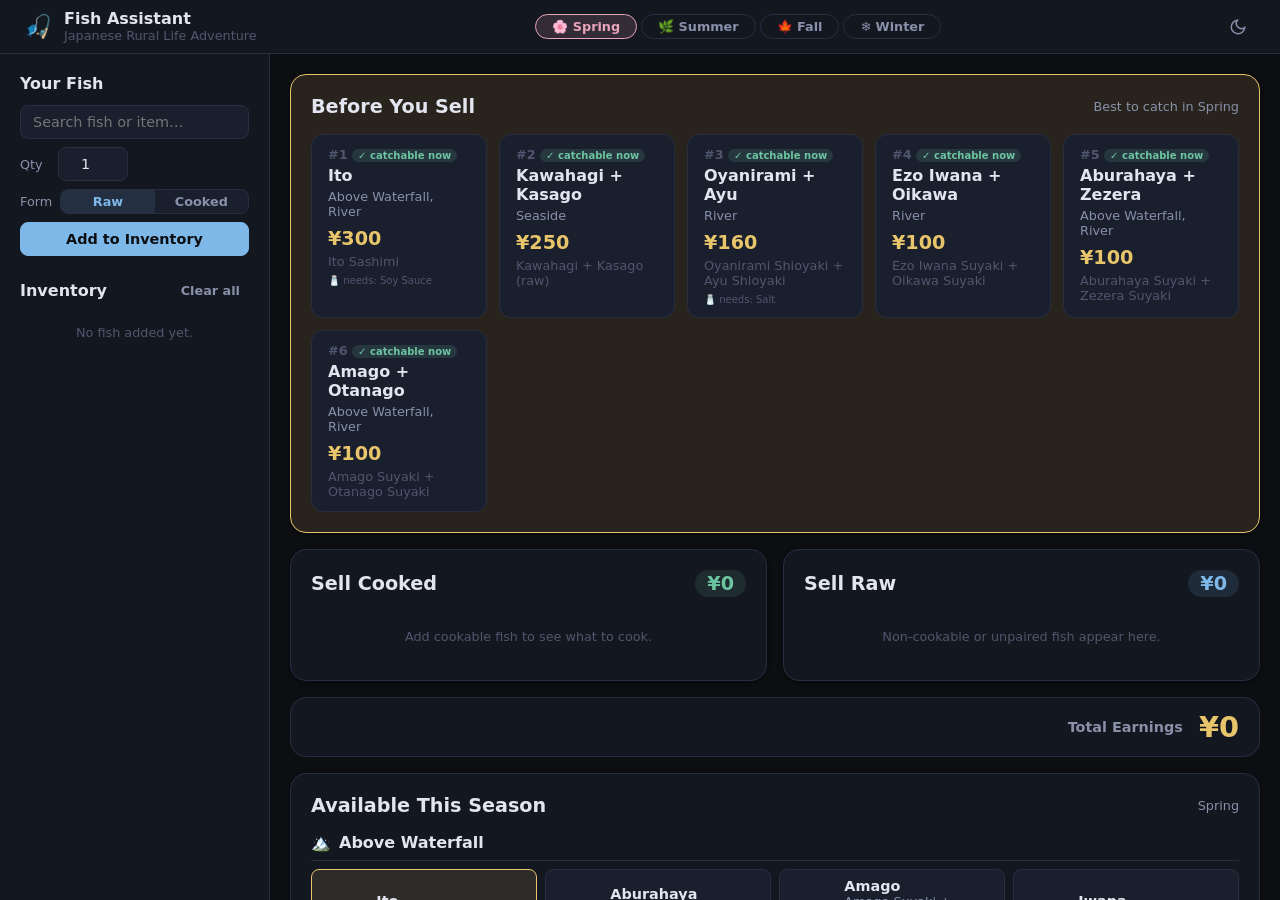
==== roles/jrla/files/index.html @ 344a297c "base jrla fish site" ====
<!DOCTYPE html>
<html lang="en" data-theme="dark">
<head>
  <meta charset="UTF-8" />
  <meta name="viewport" content="width=device-width, initial-scale=1.0" />
  <title>JRLA Fish Assistant</title>
  <meta name="description" content="Japanese Rural Life Adventure — fish selling optimizer" />
  <link rel="icon" href="data:image/svg+xml,<svg xmlns='http://www.w3.org/2000/svg' viewBox='0 0 100 100'><text y='.9em' font-size='90'>🎣</text></svg>">
  <link rel="preconnect" href="https://api.fontshare.com" />
  <link href="https://api.fontshare.com/v2/css?f[]=satoshi@400,500,600,700&f[]=cabinet-grotesk@700,800&display=swap" rel="stylesheet" />
  <link rel="stylesheet" href="styles.css" />
</head>
<body>

  <!-- Header -->
  <header class="app-header">
    <div class="header-brand">
      <span class="logo-fish">🎣</span>
      <div class="header-titles">
        <span class="logo-text">Fish Assistant</span>
        <span class="logo-sub">Japanese Rural Life Adventure</span>
      </div>
    </div>

    <div class="season-bar">
      <button class="season-btn" data-season="Spring"  id="btn-spring">🌸 Spring</button>
      <button class="season-btn" data-season="Summer"  id="btn-summer">🌿 Summer</button>
      <button class="season-btn" data-season="Fall"    id="btn-fall">🍁 Fall</button>
      <button class="season-btn" data-season="Winter"  id="btn-winter">❄️ Winter</button>
    </div>

    <div class="header-actions">
      <button class="btn btn-ghost btn-icon" id="btn-theme" title="Toggle theme">
        <svg class="icon-sun" viewBox="0 0 24 24" fill="none" stroke="currentColor" stroke-width="2"><circle cx="12" cy="12" r="5"/><line x1="12" y1="1" x2="12" y2="3"/><line x1="12" y1="21" x2="12" y2="23"/><line x1="4.22" y1="4.22" x2="5.64" y2="5.64"/><line x1="18.36" y1="18.36" x2="19.78" y2="19.78"/><line x1="1" y1="12" x2="3" y2="12"/><line x1="21" y1="12" x2="23" y2="12"/><line x1="4.22" y1="19.78" x2="5.64" y2="18.36"/><line x1="18.36" y1="5.64" x2="19.78" y2="4.22"/></svg>
        <svg class="icon-moon" viewBox="0 0 24 24" fill="none" stroke="currentColor" stroke-width="2"><path d="M21 12.79A9 9 0 1 1 11.21 3 7 7 0 0 0 21 12.79z"/></svg>
      </button>
    </div>
  </header>

  <!-- Main layout -->
  <div class="app-layout">

    <!-- Left sidebar: Inventory input -->
    <aside class="sidebar" id="sidebar">
      <div class="sidebar-scroll">

        <section class="control-section">
          <h2 class="section-title">Your Fish</h2>
          <div class="add-fish-form">
            <div class="autocomplete-wrap">
              <input type="text" id="fish-search" class="input" placeholder="Search fish or item…" autocomplete="off" />
              <ul class="autocomplete-list" id="autocomplete-list"></ul>
            </div>
            <div class="form-row">
              <label class="form-label" for="fish-qty">Qty</label>
              <input type="number" id="fish-qty" class="input input-sm" value="1" min="1" max="999" />
            </div>
            <div class="form-row">
              <label class="form-label">Form</label>
              <div class="toggle-group">
                <button class="toggle-btn active" data-form="raw">Raw</button>
                <button class="toggle-btn" data-form="cooked" id="toggle-cooked">Cooked</button>
              </div>
            </div>
            <button class="btn btn-primary btn-full" id="btn-add-fish">Add to Inventory</button>
          </div>
        </section>

        <section class="control-section">
          <div class="section-header-row">
            <h2 class="section-title">Inventory</h2>
            <button class="btn btn-ghost btn-xs" id="btn-clear-all">Clear all</button>
          </div>
          <ul class="inventory-list" id="inventory-list">
            <li class="inventory-empty" id="inventory-empty">No fish added yet.</li>
          </ul>
        </section>

      </div>
    </aside>

    <!-- Main content -->
    <main class="main-content">

      <!-- Before You Sell -->
      <section class="card card-highlight" id="card-before-sell">
        <div class="card-header">
          <h2 class="card-title">Before You Sell</h2>
          <span class="card-subtitle" id="before-sell-season-label">Best to catch this season</span>
        </div>
        <div class="before-sell-grid" id="before-sell-grid">
          <div class="empty-state">Select a season to see recommendations.</div>
        </div>
      </section>

      <!-- Sell plan -->
      <div class="sell-row">
        <section class="card">
          <div class="card-header">
            <h2 class="card-title">Sell Cooked</h2>
            <span class="card-badge badge-green" id="cooked-total">¥0</span>
          </div>
          <div class="sell-list" id="sell-cooked-list">
            <div class="empty-state">Add cookable fish to see what to cook.</div>
          </div>
        </section>

        <section class="card">
          <div class="card-header">
            <h2 class="card-title">Sell Raw</h2>
            <span class="card-badge badge-blue" id="raw-total">¥0</span>
          </div>
          <div class="sell-list" id="sell-raw-list">
            <div class="empty-state">Non-cookable or unpaired fish appear here.</div>
          </div>
        </section>
      </div>

      <!-- Grand total -->
      <div class="grand-total-row" id="grand-total-row">
        <span class="grand-total-label">Total Earnings</span>
        <span class="grand-total-value" id="grand-total">¥0</span>
      </div>

      <!-- Leftover / Catch to Complete (hidden when empty) -->
      <section class="card card-leftover" id="leftover-section" style="display:none">
        <div class="card-header">
          <h2 class="card-title">Unsellable — Catch to Complete</h2>
          <span class="card-subtitle">items that can't form a complete sale yet</span>
        </div>
        <div class="sell-list" id="leftover-list"></div>
      </section>

      <!-- All Pairings (hidden when empty) -->
      <section class="card card-better-pairings" id="better-pairings-section" style="display:none">
        <div class="card-header">
          <h2 class="card-title">All Pairings</h2>
          <span class="card-subtitle">all sell options for your fish — cooked is usually better</span>
        </div>
        <div class="sell-list" id="better-pairings-list"></div>
      </section>

      <!-- Available this season -->
      <section class="card" id="card-catch">
        <div class="card-header">
          <h2 class="card-title">Available This Season</h2>
          <span class="card-subtitle" id="catch-season-label">–</span>
        </div>
        <div id="catch-by-location"></div>
      </section>

    </main>
  </div>

  <script src="engine.js"></script>
  <script src="app.js"></script>
</body>
</html>
---- roles/jrla/files/styles.css ----
/* ============================================================
   JRLA Fish Assistant — Design System + Styles
   Japanese-inspired, dark-first
   ============================================================ */

@import url('https://api.fontshare.com/v2/css?f[]=satoshi@400,500,600,700&f[]=cabinet-grotesk@700,800&display=swap');

/* ── Tokens ──────────────────────────────────────────────── */
:root {
  --font-display: 'Cabinet Grotesk', 'Satoshi', system-ui, sans-serif;
  --font-body:    'Satoshi', system-ui, sans-serif;

  --text-xs:   clamp(0.7rem,   0.65rem + 0.25vw, 0.8rem);
  --text-sm:   clamp(0.8rem,   0.75rem + 0.25vw, 0.9rem);
  --text-base: clamp(0.9rem,   0.85rem + 0.25vw, 1rem);
  --text-lg:   clamp(1rem,     0.95rem + 0.35vw, 1.2rem);
  --text-xl:   clamp(1.3rem,   1.1rem  + 1vw,    1.8rem);

  --space-1:  0.25rem;
  --space-2:  0.5rem;
  --space-3:  0.75rem;
  --space-4:  1rem;
  --space-5:  1.25rem;
  --space-6:  1.5rem;
  --space-8:  2rem;
  --space-10: 2.5rem;

  --radius-sm:   4px;
  --radius-md:   8px;
  --radius-lg:   12px;
  --radius-xl:   16px;
  --radius-full: 9999px;

  --sidebar-w: 270px;
  --header-h:  54px;

  --transition: 150ms ease;

  /* Season accent colors */
  --season-spring: #e8a4b8;
  --season-summer: #6dc4a0;
  --season-fall:   #e89a52;
  --season-winter: #7aafe8;
}

/* ── Dark Theme (default) ────────────────────────────────── */
:root, [data-theme="dark"] {
  --color-bg:         #0c0e12;
  --color-surface:    #131720;
  --color-surface-2:  #1a1f2e;
  --color-surface-3:  #222840;
  --color-border:     #282d42;
  --color-border-2:   #33394f;
  --color-text:       #e2e4ef;
  --color-text-2:     #8890aa;
  --color-text-3:     #50566e;
  --color-accent:     #7db8e8;
  --color-accent-dim: rgba(125, 184, 232, 0.1);
  --color-danger:     #e85c5c;
  --color-success:    #6dc4a0;
  --color-gold:       #e8c46a;
  --color-gold-dim:   rgba(232, 196, 106, 0.12);
  --shadow-sm: 0 1px 4px rgba(0,0,0,0.4);
  --shadow-md: 0 4px 20px rgba(0,0,0,0.5);
  --shadow-lg: 0 8px 40px rgba(0,0,0,0.6);
}

[data-theme="light"] {
  --color-bg:         #f2f3f7;
  --color-surface:    #ffffff;
  --color-surface-2:  #eef0f5;
  --color-surface-3:  #e4e7ef;
  --color-border:     #dde0ea;
  --color-border-2:   #cdd0de;
  --color-text:       #18192a;
  --color-text-2:     #464d6a;
  --color-text-3:     #8890aa;
  --color-accent:     #2870b0;
  --color-accent-dim: rgba(40, 112, 176, 0.08);
  --color-danger:     #cc3040;
  --color-success:    #2d8c68;
  --color-gold:       #b87820;
  --color-gold-dim:   rgba(184, 120, 32, 0.1);
  --shadow-sm: 0 1px 3px rgba(0,0,0,0.07);
  --shadow-md: 0 4px 16px rgba(0,0,0,0.1);
  --shadow-lg: 0 8px 32px rgba(0,0,0,0.14);
}

/* ── Reset ───────────────────────────────────────────────── */
*, *::before, *::after { box-sizing: border-box; margin: 0; padding: 0; }
html { font-size: 16px; -webkit-font-smoothing: antialiased; }
body {
  font-family: var(--font-body);
  background: var(--color-bg);
  color: var(--color-text);
  font-size: var(--text-sm);
  height: 100vh;
  display: flex;
  flex-direction: column;
  overflow: hidden;
}

/* ── Header ──────────────────────────────────────────────── */
.app-header {
  height: var(--header-h);
  display: flex;
  align-items: center;
  gap: var(--space-4);
  padding: 0 var(--space-6);
  background: var(--color-surface);
  border-bottom: 1px solid var(--color-border);
  flex-shrink: 0;
  z-index: 20;
}

.header-brand {
  display: flex;
  align-items: center;
  gap: var(--space-3);
  flex-shrink: 0;
}

.logo-fish {
  font-size: 1.4rem;
  line-height: 1;
}

.header-titles {
  display: flex;
  flex-direction: column;
  line-height: 1.2;
}

.logo-text {
  font-family: var(--font-display);
  font-weight: 800;
  font-size: var(--text-base);
  color: var(--color-text);
}

.logo-sub {
  font-size: var(--text-xs);
  color: var(--color-text-3);
}

/* ── Season Bar ──────────────────────────────────────────── */
.season-bar {
  display: flex;
  gap: var(--space-1);
  flex: 1;
  justify-content: center;
}

.season-btn {
  padding: var(--space-1) var(--space-4);
  border-radius: var(--radius-full);
  border: 1px solid var(--color-border);
  background: transparent;
  color: var(--color-text-2);
  font-family: var(--font-body);
  font-size: var(--text-xs);
  font-weight: 600;
  cursor: pointer;
  transition: all var(--transition);
  white-space: nowrap;
}

.season-btn:hover {
  border-color: var(--color-border-2);
  color: var(--color-text);
}

.season-btn.active[data-season="Spring"] {
  background: rgba(232, 164, 184, 0.15);
  border-color: var(--season-spring);
  color: var(--season-spring);
}
.season-btn.active[data-season="Summer"] {
  background: rgba(109, 196, 160, 0.15);
  border-color: var(--season-summer);
  color: var(--season-summer);
}
.season-btn.active[data-season="Fall"] {
  background: rgba(232, 154, 82, 0.15);
  border-color: var(--season-fall);
  color: var(--season-fall);
}
.season-btn.active[data-season="Winter"] {
  background: rgba(122, 175, 232, 0.15);
  border-color: var(--season-winter);
  color: var(--season-winter);
}

.header-actions {
  display: flex;
  gap: var(--space-2);
  flex-shrink: 0;
}

/* ── Layout ──────────────────────────────────────────────── */
.app-layout {
  display: flex;
  flex: 1;
  overflow: hidden;
}

/* ── Sidebar ──────────────────────────────────────────────── */
.sidebar {
  width: var(--sidebar-w);
  flex-shrink: 0;
  background: var(--color-surface);
  border-right: 1px solid var(--color-border);
  display: flex;
  flex-direction: column;
  overflow: hidden;
}

.sidebar-scroll {
  flex: 1;
  overflow-y: auto;
  padding: var(--space-5);
  display: flex;
  flex-direction: column;
  gap: var(--space-6);
}

/* ── Control Sections ────────────────────────────────────── */
.control-section {
  display: flex;
  flex-direction: column;
  gap: var(--space-3);
}

.section-title {
  font-family: var(--font-display);
  font-weight: 700;
  font-size: var(--text-base);
  color: var(--color-text);
}

.section-header-row {
  display: flex;
  align-items: center;
  justify-content: space-between;
}

/* ── Add Fish Form ───────────────────────────────────────── */
.add-fish-form {
  display: flex;
  flex-direction: column;
  gap: var(--space-2);
}

.autocomplete-wrap {
  position: relative;
}

.autocomplete-list {
  position: absolute;
  top: 100%;
  left: 0;
  right: 0;
  z-index: 100;
  background: var(--color-surface-2);
  border: 1px solid var(--color-border-2);
  border-radius: var(--radius-md);
  box-shadow: var(--shadow-md);
  list-style: none;
  max-height: 200px;
  overflow-y: auto;
  display: none;
  margin-top: 2px;
}

.autocomplete-list.open {
  display: block;
}

.autocomplete-list li {
  padding: var(--space-2) var(--space-3);
  cursor: pointer;
  font-size: var(--text-sm);
  display: flex;
  align-items: center;
  gap: var(--space-2);
  transition: background var(--transition);
}

.autocomplete-list li:hover,
.autocomplete-list li.active {
  background: var(--color-accent-dim);
  color: var(--color-accent);
}

.autocomplete-list li .stars {
  color: var(--color-gold);
  font-size: var(--text-xs);
  flex-shrink: 0;
}

.autocomplete-list li .loc-tag {
  font-size: var(--text-xs);
  color: var(--color-text-3);
  margin-left: auto;
}

.form-row {
  display: flex;
  align-items: center;
  gap: var(--space-2);
}

.form-label {
  font-size: var(--text-xs);
  color: var(--color-text-2);
  white-space: nowrap;
  min-width: 30px;
}

/* ── Inputs ──────────────────────────────────────────────── */
.input {
  width: 100%;
  padding: var(--space-2) var(--space-3);
  background: var(--color-surface-2);
  border: 1px solid var(--color-border);
  border-radius: var(--radius-md);
  color: var(--color-text);
  font-family: var(--font-body);
  font-size: var(--text-sm);
  outline: none;
  transition: border-color var(--transition);
}

.input:focus {
  border-color: var(--color-accent);
}

.input-sm {
  width: 70px;
  text-align: center;
}

/* ── Toggle Group ────────────────────────────────────────── */
.toggle-group {
  display: flex;
  background: var(--color-surface-2);
  border: 1px solid var(--color-border);
  border-radius: var(--radius-md);
  overflow: hidden;
  flex: 1;
}

.toggle-btn {
  flex: 1;
  padding: var(--space-1) var(--space-2);
  background: transparent;
  border: none;
  color: var(--color-text-2);
  font-family: var(--font-body);
  font-size: var(--text-xs);
  font-weight: 600;
  cursor: pointer;
  transition: all var(--transition);
}

.toggle-btn.active {
  background: var(--color-accent-dim);
  color: var(--color-accent);
}

.toggle-btn:disabled {
  opacity: 0.35;
  cursor: not-allowed;
}

/* ── Buttons ──────────────────────────────────────────────── */
.btn {
  display: inline-flex;
  align-items: center;
  justify-content: center;
  gap: var(--space-2);
  padding: var(--space-2) var(--space-4);
  border-radius: var(--radius-md);
  border: 1px solid transparent;
  font-family: var(--font-body);
  font-size: var(--text-sm);
  font-weight: 600;
  cursor: pointer;
  transition: all var(--transition);
  white-space: nowrap;
  text-decoration: none;
}

.btn-primary {
  background: var(--color-accent);
  color: #0c0e12;
  border-color: var(--color-accent);
}

.btn-primary:hover {
  opacity: 0.88;
}

.btn-ghost {
  background: transparent;
  color: var(--color-text-2);
  border-color: transparent;
}

.btn-ghost:hover {
  background: var(--color-surface-2);
  color: var(--color-text);
}

.btn-full { width: 100%; }

.btn-icon {
  padding: var(--space-2);
  border-radius: var(--radius-md);
}

.btn-icon svg {
  width: 18px;
  height: 18px;
}

.btn-xs {
  padding: 2px var(--space-2);
  font-size: var(--text-xs);
}

/* Theme icon swap */
[data-theme="dark"]  .icon-sun  { display: none; }
[data-theme="dark"]  .icon-moon { display: block; }
[data-theme="light"] .icon-sun  { display: block; }
[data-theme="light"] .icon-moon { display: none; }

/* ── Inventory List ──────────────────────────────────────── */
.inventory-list {
  list-style: none;
  display: flex;
  flex-direction: column;
  gap: var(--space-1);
}

.inventory-empty {
  color: var(--color-text-3);
  font-size: var(--text-xs);
  text-align: center;
  padding: var(--space-3);
}

.inventory-item {
  display: flex;
  align-items: center;
  gap: var(--space-2);
  padding: var(--space-2) var(--space-3);
  background: var(--color-surface-2);
  border-radius: var(--radius-md);
  border: 1px solid var(--color-border);
}

.inventory-item-name {
  flex: 1;
  font-size: var(--text-xs);
  font-weight: 600;
  color: var(--color-text);
}

.inventory-item-meta {
  font-size: var(--text-xs);
  color: var(--color-text-3);
}

.inventory-item-qty {
  font-size: var(--text-xs);
  font-weight: 700;
  color: var(--color-accent);
  min-width: 24px;
  text-align: right;
}

.badge-form {
  font-size: 10px;
  padding: 1px 6px;
  border-radius: var(--radius-full);
  font-weight: 600;
}

.badge-form.raw {
  background: rgba(125, 184, 232, 0.12);
  color: var(--color-accent);
}

.badge-form.cooked {
  background: rgba(232, 196, 106, 0.12);
  color: var(--color-gold);
}

.btn-remove {
  background: none;
  border: none;
  color: var(--color-text-3);
  cursor: pointer;
  font-size: 1rem;
  line-height: 1;
  padding: 0 2px;
  transition: color var(--transition);
}

.btn-remove:hover {
  color: var(--color-danger);
}

/* ── Main Content ────────────────────────────────────────── */
.main-content {
  flex: 1;
  overflow-y: auto;
  padding: var(--space-5);
  display: flex;
  flex-direction: column;
  gap: var(--space-4);
}

/* ── Cards ───────────────────────────────────────────────── */
.card {
  background: var(--color-surface);
  border: 1px solid var(--color-border);
  border-radius: var(--radius-xl);
  padding: var(--space-5);
  box-shadow: var(--shadow-sm);
}

.card-highlight {
  border-color: var(--color-gold);
  background: var(--color-gold-dim);
}

.card-header {
  display: flex;
  align-items: center;
  gap: var(--space-3);
  margin-bottom: var(--space-4);
}

.card-title {
  font-family: var(--font-display);
  font-weight: 700;
  font-size: var(--text-lg);
  color: var(--color-text);
}

.card-subtitle {
  font-size: var(--text-xs);
  color: var(--color-text-2);
  margin-left: auto;
}

.card-badge {
  margin-left: auto;
  font-family: var(--font-display);
  font-weight: 800;
  font-size: var(--text-lg);
  padding: 2px var(--space-3);
  border-radius: var(--radius-full);
}

.badge-green {
  background: rgba(109, 196, 160, 0.12);
  color: var(--color-success);
}

.badge-blue {
  background: rgba(125, 184, 232, 0.12);
  color: var(--color-accent);
}

/* ── Before You Sell Grid ────────────────────────────────── */
.before-sell-grid {
  display: grid;
  grid-template-columns: repeat(auto-fill, minmax(160px, 1fr));
  gap: var(--space-3);
}

.before-sell-card {
  background: var(--color-surface-2);
  border: 1px solid var(--color-border);
  border-radius: var(--radius-lg);
  padding: var(--space-3) var(--space-4);
  display: flex;
  flex-direction: column;
  gap: var(--space-1);
}

.before-sell-rank {
  font-size: var(--text-xs);
  color: var(--color-text-3);
  font-weight: 700;
}

.before-sell-name {
  font-weight: 700;
  font-size: var(--text-base);
  color: var(--color-text);
}

.before-sell-loc {
  font-size: var(--text-xs);
  color: var(--color-text-2);
}

.before-sell-value {
  font-family: var(--font-display);
  font-weight: 800;
  font-size: var(--text-lg);
  color: var(--color-gold);
  margin-top: var(--space-1);
}

.before-sell-dish {
  font-size: var(--text-xs);
  color: var(--color-text-3);
}

.stars-row {
  display: flex;
  gap: 1px;
}

.star {
  font-size: 0.65rem;
}

.star.filled { color: var(--color-gold); }
.star.empty  { color: var(--color-border-2); }

/* ── Sell Row ────────────────────────────────────────────── */
.sell-row {
  display: grid;
  grid-template-columns: 1fr 1fr;
  gap: var(--space-4);
}

/* ── Sell List ───────────────────────────────────────────── */
.sell-list {
  display: flex;
  flex-direction: column;
  gap: var(--space-2);
}

.sell-item {
  display: flex;
  align-items: center;
  gap: var(--space-3);
  padding: var(--space-2) var(--space-3);
  background: var(--color-surface-2);
  border-radius: var(--radius-md);
  border: 1px solid var(--color-border);
}

.sell-item-name {
  flex: 1;
  min-width: 0;
}

.sell-fish-name {
  font-size: var(--text-sm);
  font-weight: 600;
  color: var(--color-text);
  white-space: nowrap;
  overflow: hidden;
  text-overflow: ellipsis;
}

.sell-dish-name {
  font-size: var(--text-xs);
  color: var(--color-text-2);
}

.sell-item-extra {
  font-size: 10px;
  padding: 1px 6px;
  border-radius: var(--radius-full);
  background: rgba(232, 154, 82, 0.12);
  color: var(--season-fall);
  white-space: nowrap;
  flex-shrink: 0;
}

.sell-item-price {
  text-align: right;
  flex-shrink: 0;
}

.sell-unit-price {
  font-size: var(--text-xs);
  color: var(--color-text-3);
}

.sell-total {
  font-weight: 700;
  font-size: var(--text-sm);
  color: var(--color-text);
}

/* ── Grand Total ─────────────────────────────────────────── */
.grand-total-row {
  display: flex;
  align-items: center;
  justify-content: flex-end;
  gap: var(--space-4);
  padding: var(--space-3) var(--space-5);
  background: var(--color-surface);
  border: 1px solid var(--color-border);
  border-radius: var(--radius-xl);
}

.grand-total-label {
  font-size: var(--text-sm);
  color: var(--color-text-2);
  font-weight: 600;
}

.grand-total-value {
  font-family: var(--font-display);
  font-weight: 800;
  font-size: var(--text-xl);
  color: var(--color-gold);
}

/* ── Catch by Location ───────────────────────────────────── */
#catch-by-location {
  display: flex;
  flex-direction: column;
  gap: var(--space-5);
}

.location-group {
  display: flex;
  flex-direction: column;
  gap: var(--space-2);
}

.location-header {
  display: flex;
  align-items: center;
  gap: var(--space-2);
  padding-bottom: var(--space-2);
  border-bottom: 1px solid var(--color-border);
}

.location-icon { font-size: 1rem; }

.location-name {
  font-weight: 700;
  font-size: var(--text-base);
  color: var(--color-text);
}

.catch-grid {
  display: grid;
  grid-template-columns: repeat(auto-fill, minmax(200px, 1fr));
  gap: var(--space-2);
}

.catch-card {
  display: flex;
  align-items: center;
  gap: var(--space-3);
  padding: var(--space-2) var(--space-3);
  background: var(--color-surface-2);
  border: 1px solid var(--color-border);
  border-radius: var(--radius-md);
  transition: border-color var(--transition);
}

.catch-card.top-value {
  border-color: var(--color-gold);
  background: var(--color-gold-dim);
}

.catch-card-info {
  flex: 1;
  min-width: 0;
}

.catch-fish-name {
  font-weight: 600;
  font-size: var(--text-sm);
  color: var(--color-text);
}

.catch-dish {
  font-size: var(--text-xs);
  color: var(--color-text-2);
}

.catch-prices {
  text-align: right;
  flex-shrink: 0;
}

.catch-cooked-price {
  font-weight: 700;
  font-size: var(--text-sm);
  color: var(--color-success);
}

.catch-raw-price {
  font-size: var(--text-xs);
  color: var(--color-text-3);
}

/* ── Empty States ────────────────────────────────────────── */
.empty-state {
  text-align: center;
  color: var(--color-text-3);
  font-size: var(--text-xs);
  padding: var(--space-4);
}

/* ── Scrollbars ──────────────────────────────────────────── */
::-webkit-scrollbar { width: 6px; height: 6px; }
::-webkit-scrollbar-track { background: transparent; }
::-webkit-scrollbar-thumb { background: var(--color-border-2); border-radius: 3px; }
::-webkit-scrollbar-thumb:hover { background: var(--color-text-3); }

/* ── Qty controls ────────────────────────────────────────── */
.qty-controls {
  display: flex;
  align-items: center;
  gap: 2px;
}

.btn-qty {
  width: 22px;
  height: 22px;
  border-radius: var(--radius-full);
  border: 1px solid var(--color-border);
  background: var(--color-surface-3);
  color: var(--color-text-2);
  font-size: 0.85rem;
  line-height: 1;
  cursor: pointer;
  display: flex;
  align-items: center;
  justify-content: center;
  padding: 0;
  transition: all var(--transition);
}

.btn-qty:hover {
  background: var(--color-accent-dim);
  color: var(--color-accent);
  border-color: var(--color-accent);
}

/* ── Leftover card ───────────────────────────────────────── */
.card-leftover {
  border-color: var(--color-danger);
  background: rgba(232, 92, 92, 0.04);
}

.sell-item-leftover .sell-fish-name {
  color: var(--color-text-2);
}

/* ── Catch opportunity (inside leftover) ─────────────────── */
.catch-opportunity {
  display: flex;
  flex-direction: column;
  gap: 3px;
  margin-top: var(--space-2);
  font-size: var(--text-xs);
}

.catch-label {
  color: var(--color-text-2);
  font-weight: 600;
}

.catch-needs {
  display: flex;
  flex-wrap: wrap;
  align-items: center;
  gap: var(--space-2);
  color: var(--color-text-3);
}

.catch-partner {
  color: var(--color-text);
  font-weight: 600;
}

.catch-badge {
  font-size: 10px;
  padding: 1px 6px;
  border-radius: var(--radius-full);
  font-weight: 700;
  white-space: nowrap;
}

.catch-yes  { background: rgba(109,196,160,0.15); color: var(--color-success); }
.catch-no   { background: rgba(232,92,92,0.12);  color: var(--color-danger);  }
.catch-item { background: rgba(232,196,106,0.12); color: var(--color-gold);   }

.catch-pairing-row {
  display: flex;
  flex-wrap: wrap;
  align-items: center;
  gap: var(--space-2);
  padding: 3px 0;
  font-size: var(--text-xs);
}

.catch-option-label {
  font-size: 10px;
  font-weight: 700;
  padding: 1px 6px;
  border-radius: var(--radius-full);
  flex-shrink: 0;
  min-width: 32px;
  text-align: center;
}

.catch-pairing-best .catch-option-label {
  background: rgba(109,196,160,0.15);
  color: var(--color-success);
}

.catch-pairing-alt .catch-option-label {
  background: var(--color-surface-3);
  color: var(--color-text-3);
}

.catch-pair-desc {
  color: var(--color-text-2);
  font-weight: 600;
}

.catch-pairing-alt .catch-pair-desc {
  color: var(--color-text-3);
}

/* ── Better Pairings card ────────────────────────────────── */
.card-better-pairings {
  border-color: #9b7fe8;
  background: rgba(155, 127, 232, 0.04);
}

.better-pair-row {
  display: flex;
  flex-direction: column;
  gap: 4px;
  padding: var(--space-3);
  background: var(--color-surface-2);
  border-radius: var(--radius-md);
  border: 1px solid var(--color-border);
  margin-bottom: var(--space-2);
}

.better-pair-row:last-child { margin-bottom: 0; }

.bp-fish {
  font-weight: 700;
  font-size: var(--text-sm);
  color: var(--color-text);
  margin-bottom: 2px;
}

.bp-best,
.bp-alt {
  display: flex;
  align-items: center;
  gap: var(--space-2);
  font-size: var(--text-xs);
  flex-wrap: wrap;
}

.bp-label {
  font-size: 10px;
  font-weight: 700;
  padding: 1px 6px;
  border-radius: var(--radius-full);
  flex-shrink: 0;
}

.bp-label-best { background: rgba(155,127,232,0.18); color: #c4adff; }
.bp-label-alt  { background: var(--color-surface-3); color: var(--color-text-3); }

.bp-dish { color: var(--color-text-2); flex: 1; }

.bp-price {
  font-weight: 700;
  color: var(--color-success);
  flex-shrink: 0;
}

.alt-price { color: var(--color-text-3); }

.partner-have { color: var(--color-success); font-weight: 600; }
.partner-need { color: var(--color-accent);  font-weight: 600; }

.bp-pairing-row {
  display: flex;
  align-items: center;
  flex-wrap: wrap;
  gap: var(--space-2);
  font-size: var(--text-xs);
}

.bp-partners {
  display: flex;
  align-items: center;
  flex-wrap: wrap;
  gap: var(--space-1);
}

.bp-plus {
  color: var(--color-text-3);
  font-size: var(--text-xs);
}

.bp-ing {
  color: var(--color-text-3);
  font-size: 10px;
  padding: 1px 6px;
  background: var(--color-surface-3);
  border-radius: var(--radius-full);
}

/* ── Before You Sell — ingredients line ─────���───────────── */
.before-sell-ingredients {
  font-size: 10px;
  color: var(--color-text-3);
  margin-top: 2px;
}

/* ── Availability badges (Before You Sell) ───────────────── */
.avail-badge {
  font-size: 10px;
  font-weight: 700;
  padding: 1px 6px;
  border-radius: var(--radius-full);
}

.avail-yes     { background: rgba(109,196,160,0.15); color: var(--color-success); }
.avail-partial { background: rgba(232,196,106,0.12); color: var(--color-gold); }

/* ── Responsive ──────────────────────────────────────────── */
@media (max-width: 900px) {
  .sell-row { grid-template-columns: 1fr; }
  .before-sell-grid { grid-template-columns: repeat(auto-fill, minmax(140px, 1fr)); }
}

@media (max-width: 700px) {
  :root { --sidebar-w: 100%; }

  .app-layout { flex-direction: column; }

  .sidebar {
    width: 100%;
    border-right: none;
    border-bottom: 1px solid var(--color-border);
    max-height: 40vh;
  }

  .season-bar { gap: 4px; }

  .season-btn { padding: 4px var(--space-2); font-size: 0.65rem; }

  .logo-sub { display: none; }
}
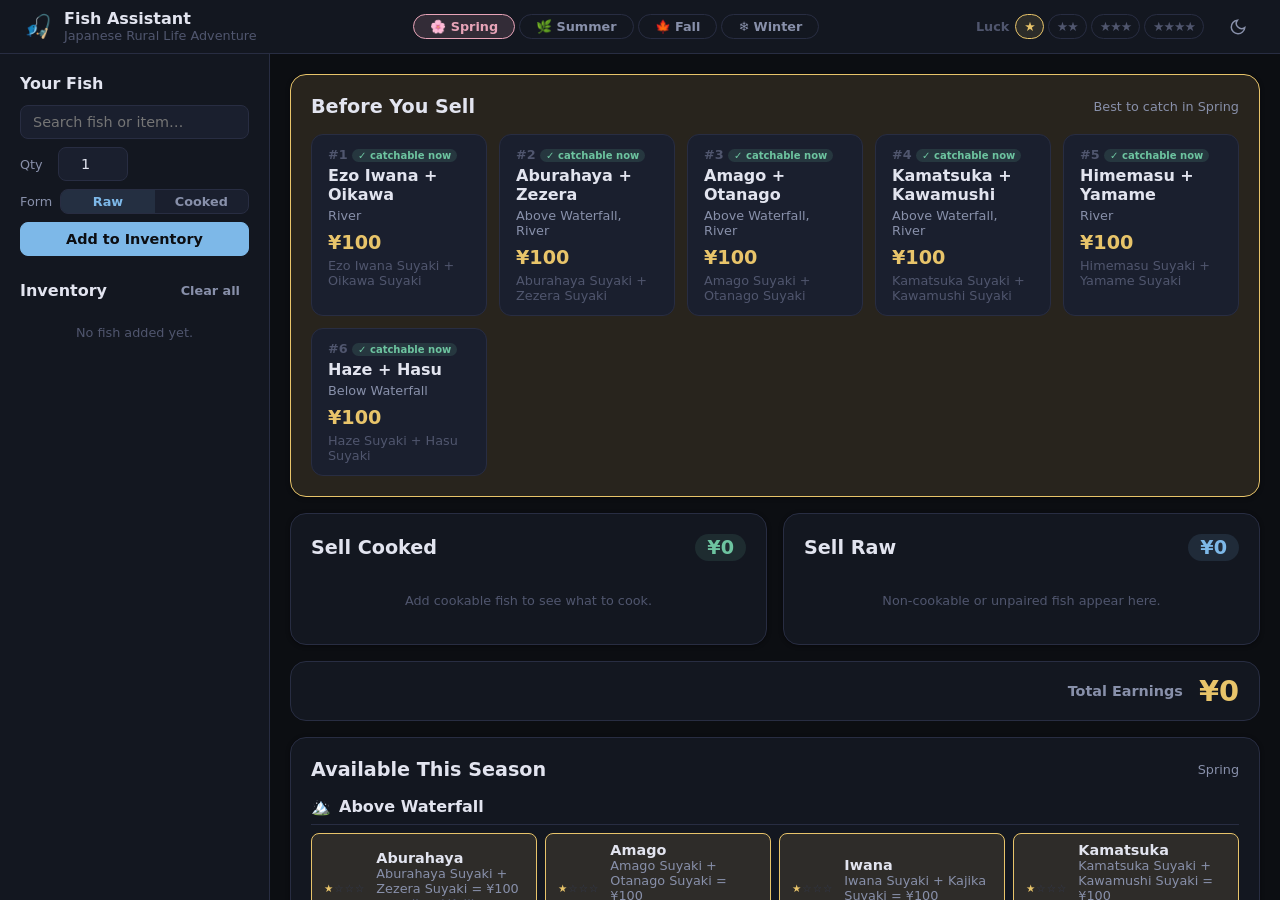
==== commit 27ae53c1: "add luck" ====
--- a/roles/jrla/files/index.html
+++ b/roles/jrla/files/index.html
@@ -27,6 +27,14 @@
       <button class="season-btn" data-season="Summer"  id="btn-summer">🌿 Summer</button>
       <button class="season-btn" data-season="Fall"    id="btn-fall">🍁 Fall</button>
       <button class="season-btn" data-season="Winter"  id="btn-winter">❄️ Winter</button>
+    </div>
+
+    <div class="luck-bar">
+      <span class="luck-label">Luck</span>
+      <button class="luck-btn" data-luck="1">★</button>
+      <button class="luck-btn" data-luck="2">★★</button>
+      <button class="luck-btn" data-luck="3">★★★</button>
+      <button class="luck-btn" data-luck="4">★★★★</button>
     </div>
 
     <div class="header-actions">
--- a/roles/jrla/files/styles.css
+++ b/roles/jrla/files/styles.css
@@ -191,6 +191,46 @@
   color: var(--season-winter);
 }
 
+.luck-bar {
+  display: flex;
+  align-items: center;
+  gap: var(--space-1);
+  flex-shrink: 0;
+}
+
+.luck-label {
+  font-size: var(--text-xs);
+  color: var(--color-text-3);
+  font-weight: 600;
+  margin-right: 2px;
+}
+
+.luck-btn {
+  padding: var(--space-1) var(--space-2);
+  border-radius: var(--radius-full);
+  border: 1px solid var(--color-border);
+  background: transparent;
+  color: var(--color-text-3);
+  font-family: var(--font-body);
+  font-size: var(--text-xs);
+  font-weight: 700;
+  cursor: pointer;
+  transition: all var(--transition);
+  letter-spacing: -1px;
+  white-space: nowrap;
+}
+
+.luck-btn:hover {
+  border-color: var(--color-gold);
+  color: var(--color-gold);
+}
+
+.luck-btn.active {
+  background: var(--color-gold-dim);
+  border-color: var(--color-gold);
+  color: var(--color-gold);
+}
+
 .header-actions {
   display: flex;
   gap: var(--space-2);
@@ -902,6 +942,7 @@
 
 .catch-yes  { background: rgba(109,196,160,0.15); color: var(--color-success); }
 .catch-no   { background: rgba(232,92,92,0.12);  color: var(--color-danger);  }
+.catch-luck { background: rgba(155,127,232,0.15); color: #c4adff;             }
 .catch-item { background: rgba(232,196,106,0.12); color: var(--color-gold);   }
 
 .catch-pairing-row {
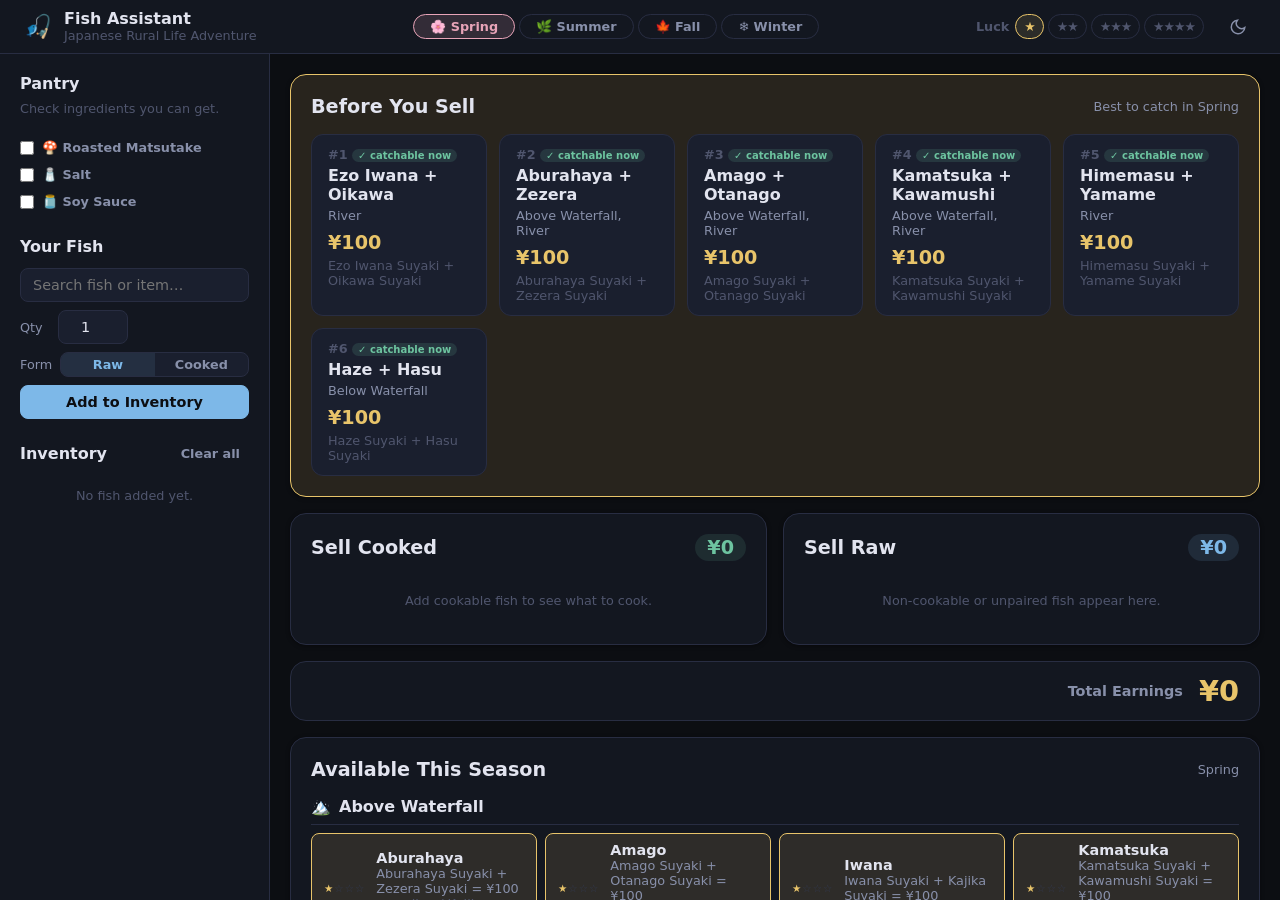
==== commit 91ec17d6: "improve cooked food handling" ====
--- a/roles/jrla/files/index.html
+++ b/roles/jrla/files/index.html
@@ -51,6 +51,12 @@
     <!-- Left sidebar: Inventory input -->
     <aside class="sidebar" id="sidebar">
       <div class="sidebar-scroll">
+
+        <section class="control-section" id="pantry-section">
+          <h2 class="section-title">Pantry</h2>
+          <p class="pantry-hint">Check ingredients you can get.</p>
+          <div class="pantry-list" id="pantry-list"><!-- populated by renderPantry() --></div>
+        </section>
 
         <section class="control-section">
           <h2 class="section-title">Your Fish</h2>
--- a/roles/jrla/files/styles.css
+++ b/roles/jrla/files/styles.css
@@ -1088,6 +1088,77 @@
 .avail-yes     { background: rgba(109,196,160,0.15); color: var(--color-success); }
 .avail-partial { background: rgba(232,196,106,0.12); color: var(--color-gold); }
 
+/* ── Pantry section ──────────────────────────────────────── */
+.pantry-hint {
+  font-size: var(--text-xs);
+  color: var(--color-text-3);
+  margin-top: calc(-1 * var(--space-1));
+  margin-bottom: var(--space-2);
+}
+
+.pantry-list {
+  display: flex;
+  flex-direction: column;
+  gap: var(--space-1);
+}
+
+.pantry-item {
+  display: flex;
+  align-items: center;
+  gap: var(--space-2);
+  font-size: var(--text-xs);
+  color: var(--color-text-2);
+  cursor: pointer;
+  padding: var(--space-1) 0;
+  user-select: none;
+}
+
+.pantry-item input[type="checkbox"] {
+  accent-color: var(--color-accent);
+  width: 14px;
+  height: 14px;
+  cursor: pointer;
+  flex-shrink: 0;
+}
+
+.pantry-ing-name {
+  font-weight: 600;
+}
+
+/* ── Blocked badge (Better Pairings) ─────────────────────── */
+.blocked-badge {
+  font-size: 10px;
+  padding: 1px 6px;
+  border-radius: var(--radius-full);
+  font-weight: 700;
+  background: rgba(232, 92, 92, 0.12);
+  color: var(--color-danger);
+  white-space: nowrap;
+}
+
+.bp-row-blocked {
+  opacity: 0.6;
+}
+
+.bp-row-blocked .bp-dish,
+.bp-row-blocked .bp-price {
+  text-decoration: line-through;
+  color: var(--color-text-3);
+}
+
+/* ── Blocked card (Before You Sell) ─────────────────────── */
+.before-sell-card-blocked {
+  opacity: 0.6;
+  border-color: rgba(232, 92, 92, 0.4);
+}
+
+.before-sell-blocked {
+  font-size: 10px;
+  color: var(--color-danger);
+  font-weight: 600;
+  margin-top: 2px;
+}
+
 /* ── Responsive ──────────────────────────────────────────── */
 @media (max-width: 900px) {
   .sell-row { grid-template-columns: 1fr; }
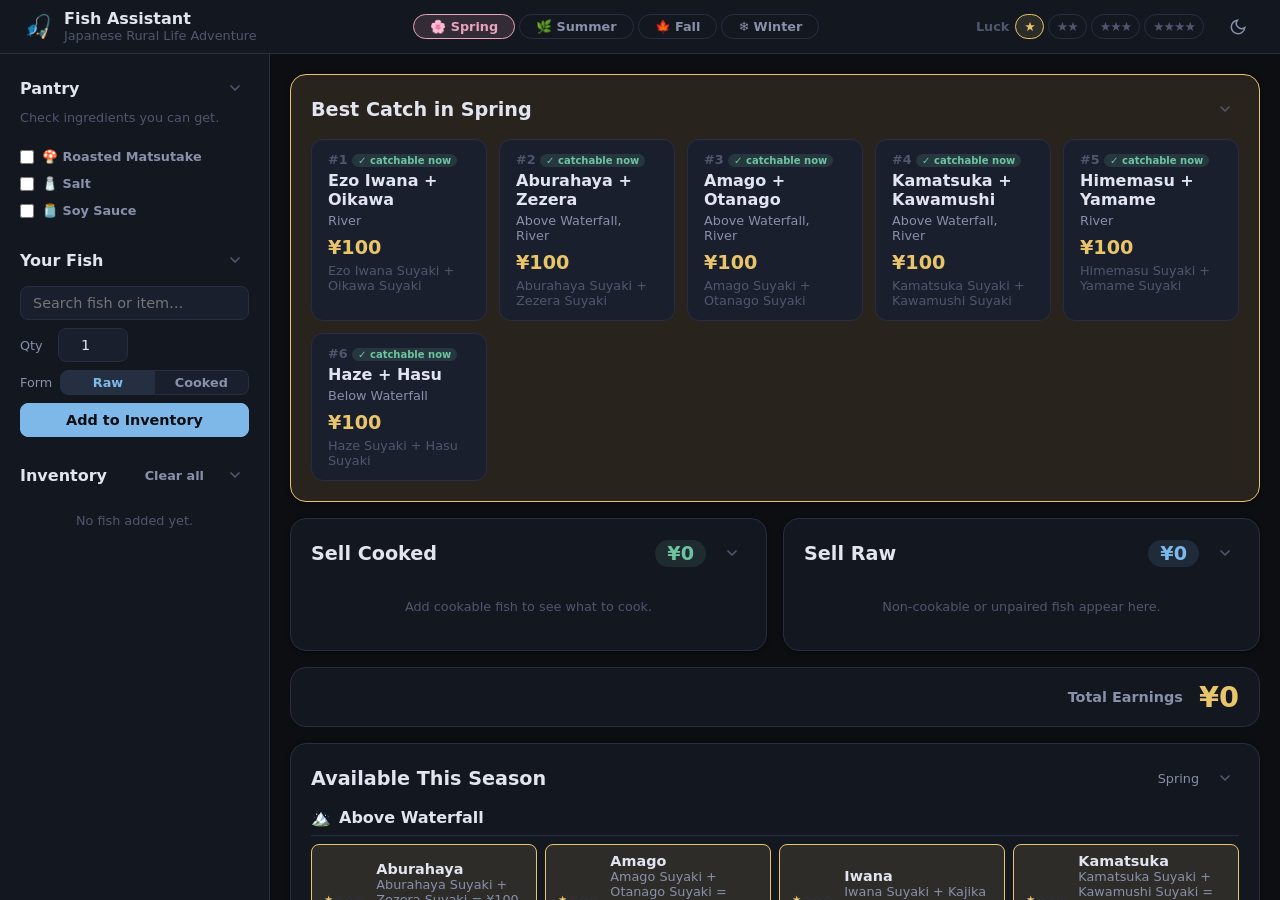
==== commit 7e2f66b6: "make mobile better" ====
--- a/roles/jrla/files/index.html
+++ b/roles/jrla/files/index.html
@@ -45,6 +45,13 @@
     </div>
   </header>
 
+  <!-- Header toggle bar (mobile only) -->
+  <div class="header-toggle-bar" id="header-toggle-bar">
+    <button class="header-toggle-btn" id="header-toggle-btn" aria-label="Toggle header">
+      <svg viewBox="0 0 24 24" fill="none" stroke="currentColor" stroke-width="2.5" stroke-linecap="round" stroke-linejoin="round"><polyline points="6 9 12 15 18 9"/></svg>
+    </button>
+  </div>
+
   <!-- Main layout -->
   <div class="app-layout">
 
@@ -53,13 +60,19 @@
       <div class="sidebar-scroll">
 
         <section class="control-section" id="pantry-section">
-          <h2 class="section-title">Pantry</h2>
+          <div class="section-header-row">
+            <h2 class="section-title">Pantry</h2>
+            <button class="collapse-btn" aria-label="Toggle section"><svg viewBox="0 0 24 24" fill="none" stroke="currentColor" stroke-width="2.5" stroke-linecap="round" stroke-linejoin="round"><polyline points="6 9 12 15 18 9"/></svg></button>
+          </div>
           <p class="pantry-hint">Check ingredients you can get.</p>
           <div class="pantry-list" id="pantry-list"><!-- populated by renderPantry() --></div>
         </section>
 
-        <section class="control-section">
-          <h2 class="section-title">Your Fish</h2>
+        <section class="control-section" id="your-fish-section">
+          <div class="section-header-row">
+            <h2 class="section-title">Your Fish</h2>
+            <button class="collapse-btn" aria-label="Toggle section"><svg viewBox="0 0 24 24" fill="none" stroke="currentColor" stroke-width="2.5" stroke-linecap="round" stroke-linejoin="round"><polyline points="6 9 12 15 18 9"/></svg></button>
+          </div>
           <div class="add-fish-form">
             <div class="autocomplete-wrap">
               <input type="text" id="fish-search" class="input" placeholder="Search fish or item…" autocomplete="off" />
@@ -80,10 +93,11 @@
           </div>
         </section>
 
-        <section class="control-section">
+        <section class="control-section" id="inventory-section">
           <div class="section-header-row">
             <h2 class="section-title">Inventory</h2>
             <button class="btn btn-ghost btn-xs" id="btn-clear-all">Clear all</button>
+            <button class="collapse-btn" aria-label="Toggle section"><svg viewBox="0 0 24 24" fill="none" stroke="currentColor" stroke-width="2.5" stroke-linecap="round" stroke-linejoin="round"><polyline points="6 9 12 15 18 9"/></svg></button>
           </div>
           <ul class="inventory-list" id="inventory-list">
             <li class="inventory-empty" id="inventory-empty">No fish added yet.</li>
@@ -93,14 +107,22 @@
       </div>
     </aside>
 
+    <!-- Sidebar handle: drag to resize, button to hide (mobile only) -->
+    <div class="sidebar-handle" id="sidebar-handle">
+      <div class="sidebar-grip"></div>
+      <button class="sidebar-toggle-btn" id="sidebar-toggle-btn" aria-label="Toggle sidebar">
+        <svg viewBox="0 0 24 24" fill="none" stroke="currentColor" stroke-width="2.5" stroke-linecap="round" stroke-linejoin="round"><polyline points="18 15 12 9 6 15"/></svg>
+      </button>
+    </div>
+
     <!-- Main content -->
     <main class="main-content">
 
-      <!-- Before You Sell -->
+      <!-- Best Catch in Season -->
       <section class="card card-highlight" id="card-before-sell">
         <div class="card-header">
-          <h2 class="card-title">Before You Sell</h2>
-          <span class="card-subtitle" id="before-sell-season-label">Best to catch this season</span>
+          <h2 class="card-title" id="best-catch-title">Best Catch in –</h2>
+          <button class="collapse-btn" aria-label="Toggle section"><svg viewBox="0 0 24 24" fill="none" stroke="currentColor" stroke-width="2.5" stroke-linecap="round" stroke-linejoin="round"><polyline points="6 9 12 15 18 9"/></svg></button>
         </div>
         <div class="before-sell-grid" id="before-sell-grid">
           <div class="empty-state">Select a season to see recommendations.</div>
@@ -109,20 +131,22 @@
 
       <!-- Sell plan -->
       <div class="sell-row">
-        <section class="card">
+        <section class="card" id="card-sell-cooked">
           <div class="card-header">
             <h2 class="card-title">Sell Cooked</h2>
             <span class="card-badge badge-green" id="cooked-total">¥0</span>
+            <button class="collapse-btn" aria-label="Toggle section"><svg viewBox="0 0 24 24" fill="none" stroke="currentColor" stroke-width="2.5" stroke-linecap="round" stroke-linejoin="round"><polyline points="6 9 12 15 18 9"/></svg></button>
           </div>
           <div class="sell-list" id="sell-cooked-list">
             <div class="empty-state">Add cookable fish to see what to cook.</div>
           </div>
         </section>
 
-        <section class="card">
+        <section class="card" id="card-sell-raw">
           <div class="card-header">
             <h2 class="card-title">Sell Raw</h2>
             <span class="card-badge badge-blue" id="raw-total">¥0</span>
+            <button class="collapse-btn" aria-label="Toggle section"><svg viewBox="0 0 24 24" fill="none" stroke="currentColor" stroke-width="2.5" stroke-linecap="round" stroke-linejoin="round"><polyline points="6 9 12 15 18 9"/></svg></button>
           </div>
           <div class="sell-list" id="sell-raw-list">
             <div class="empty-state">Non-cookable or unpaired fish appear here.</div>
@@ -141,6 +165,7 @@
         <div class="card-header">
           <h2 class="card-title">Unsellable — Catch to Complete</h2>
           <span class="card-subtitle">items that can't form a complete sale yet</span>
+          <button class="collapse-btn" aria-label="Toggle section"><svg viewBox="0 0 24 24" fill="none" stroke="currentColor" stroke-width="2.5" stroke-linecap="round" stroke-linejoin="round"><polyline points="6 9 12 15 18 9"/></svg></button>
         </div>
         <div class="sell-list" id="leftover-list"></div>
       </section>
@@ -150,6 +175,7 @@
         <div class="card-header">
           <h2 class="card-title">All Pairings</h2>
           <span class="card-subtitle">all sell options for your fish — cooked is usually better</span>
+          <button class="collapse-btn" aria-label="Toggle section"><svg viewBox="0 0 24 24" fill="none" stroke="currentColor" stroke-width="2.5" stroke-linecap="round" stroke-linejoin="round"><polyline points="6 9 12 15 18 9"/></svg></button>
         </div>
         <div class="sell-list" id="better-pairings-list"></div>
       </section>
@@ -159,6 +185,7 @@
         <div class="card-header">
           <h2 class="card-title">Available This Season</h2>
           <span class="card-subtitle" id="catch-season-label">–</span>
+          <button class="collapse-btn" aria-label="Toggle section"><svg viewBox="0 0 24 24" fill="none" stroke="currentColor" stroke-width="2.5" stroke-linecap="round" stroke-linejoin="round"><polyline points="6 9 12 15 18 9"/></svg></button>
         </div>
         <div id="catch-by-location"></div>
       </section>
--- a/roles/jrla/files/styles.css
+++ b/roles/jrla/files/styles.css
@@ -281,7 +281,11 @@
 .section-header-row {
   display: flex;
   align-items: center;
-  justify-content: space-between;
+  gap: var(--space-2);
+}
+
+.section-header-row .section-title {
+  flex: 1;
 }
 
 /* ── Add Fish Form ───────────────────────────────────────── */
@@ -588,16 +592,16 @@
   font-weight: 700;
   font-size: var(--text-lg);
   color: var(--color-text);
+  flex: 1;
 }
 
 .card-subtitle {
   font-size: var(--text-xs);
   color: var(--color-text-2);
-  margin-left: auto;
 }
 
 .card-badge {
-  margin-left: auto;
+  margin-left: 0;
   font-family: var(--font-display);
   font-weight: 800;
   font-size: var(--text-lg);
@@ -1159,6 +1163,49 @@
   margin-top: 2px;
 }
 
+/* ── Header Toggle Bar (mobile only) ────────────────────── */
+.header-toggle-bar { display: none; }
+
+/* ── Sidebar Handle (mobile only) ───────────────────────── */
+.sidebar-handle { display: none; }
+
+/* ── Collapsible Sections ────────────────────────────────── */
+.collapse-btn {
+  display: inline-flex;
+  align-items: center;
+  justify-content: center;
+  width: 28px;
+  height: 28px;
+  flex-shrink: 0;
+  background: none;
+  border: none;
+  border-radius: var(--radius-md);
+  color: var(--color-text-3);
+  cursor: pointer;
+  transition: all var(--transition);
+}
+
+.collapse-btn:hover {
+  background: var(--color-surface-2);
+  color: var(--color-text);
+}
+
+.collapse-btn svg {
+  width: 16px;
+  height: 16px;
+  transition: transform var(--transition);
+}
+
+.card.collapsed .collapse-btn svg,
+.control-section.collapsed .collapse-btn svg {
+  transform: rotate(-90deg);
+}
+
+.card.collapsed > *:not(.card-header) { display: none; }
+.card.collapsed .card-header { margin-bottom: 0; }
+
+.control-section.collapsed > *:not(.section-header-row) { display: none; }
+
 /* ── Responsive ──────────────────────────────────────────── */
 @media (max-width: 900px) {
   .sell-row { grid-template-columns: 1fr; }
@@ -1168,18 +1215,185 @@
 @media (max-width: 700px) {
   :root { --sidebar-w: 100%; }
 
+  /* Header: wrap into rows */
+  .app-header {
+    height: auto;
+    flex-wrap: wrap;
+    padding: var(--space-2) var(--space-3);
+    row-gap: var(--space-2);
+  }
+
+  .header-brand { flex: 1; order: 1; }
+  .header-actions { order: 2; }
+
+  .season-bar {
+    order: 3;
+    width: 100%;
+    flex: none;
+    justify-content: flex-start;
+    overflow-x: auto;
+    -webkit-overflow-scrolling: touch;
+    scrollbar-width: none;
+    gap: var(--space-1);
+    padding-bottom: 2px;
+  }
+  .season-bar::-webkit-scrollbar { display: none; }
+
+  .luck-bar {
+    order: 4;
+    width: 100%;
+    overflow-x: auto;
+    -webkit-overflow-scrolling: touch;
+    scrollbar-width: none;
+  }
+  .luck-bar::-webkit-scrollbar { display: none; }
+
+  .season-btn { padding: var(--space-1) var(--space-3); font-size: var(--text-xs); }
+
+  .logo-sub { display: none; }
+
+  /* Layout */
   .app-layout { flex-direction: column; }
 
   .sidebar {
     width: 100%;
     border-right: none;
     border-bottom: 1px solid var(--color-border);
-    max-height: 40vh;
-  }
-
-  .season-bar { gap: 4px; }
-
-  .season-btn { padding: 4px var(--space-2); font-size: 0.65rem; }
-
-  .logo-sub { display: none; }
-}
+    max-height: 45vh;
+  }
+
+  .sidebar-scroll { padding: var(--space-4); }
+
+  /* Main content */
+  .main-content { padding: var(--space-3); gap: var(--space-3); }
+
+  /* Cards */
+  .card { padding: var(--space-4); }
+
+  /* Before sell grid: allow smaller cards */
+  .before-sell-grid { grid-template-columns: repeat(auto-fill, minmax(130px, 1fr)); }
+
+  /* Catch grid: smaller cards */
+  .catch-grid { grid-template-columns: repeat(auto-fill, minmax(160px, 1fr)); }
+
+  /* Grand total */
+  .grand-total-row { padding: var(--space-3) var(--space-4); }
+
+  /* Touch-friendly qty controls */
+  .btn-qty { width: 28px; height: 28px; }
+
+  /* Prevent iOS auto-zoom on inputs */
+  .input { font-size: 1rem; }
+
+  /* Header toggle bar */
+  .header-toggle-bar {
+    display: flex;
+    align-items: center;
+    justify-content: center;
+    height: 20px;
+    background: var(--color-surface);
+    border-bottom: 1px solid var(--color-border);
+    flex-shrink: 0;
+    z-index: 15;
+    cursor: pointer;
+    user-select: none;
+  }
+
+  .header-toggle-btn {
+    display: flex;
+    align-items: center;
+    justify-content: center;
+    background: none;
+    border: none;
+    color: var(--color-text-3);
+    cursor: pointer;
+    padding: 2px var(--space-6);
+    width: 100%;
+    height: 100%;
+  }
+
+  .header-toggle-btn svg {
+    width: 13px;
+    height: 13px;
+    transition: transform var(--transition);
+  }
+
+  /* Flip chevron when header is hidden */
+  .app-header.header-hidden + .header-toggle-bar .header-toggle-btn svg {
+    transform: rotate(180deg);
+  }
+
+  .app-header.header-hidden {
+    display: none;
+  }
+
+  /* Sidebar handle */
+  .sidebar-handle {
+    display: flex;
+    align-items: center;
+    justify-content: center;
+    height: 22px;
+    min-height: 22px;
+    background: var(--color-surface);
+    border-top: 1px solid var(--color-border-2);
+    border-bottom: 1px solid var(--color-border-2);
+    flex-shrink: 0;
+    touch-action: none;
+    cursor: row-resize;
+    position: relative;
+    z-index: 5;
+    user-select: none;
+  }
+
+  .sidebar-grip {
+    width: 36px;
+    height: 4px;
+    background: var(--color-border-2);
+    border-radius: 2px;
+  }
+
+  .sidebar-toggle-btn {
+    position: absolute;
+    right: var(--space-3);
+    display: flex;
+    align-items: center;
+    justify-content: center;
+    width: 28px;
+    height: 28px;
+    background: none;
+    border: none;
+    color: var(--color-text-3);
+    cursor: pointer;
+    padding: 0;
+  }
+
+  .sidebar-toggle-btn svg {
+    width: 14px;
+    height: 14px;
+    transition: transform var(--transition);
+  }
+
+  /* Sidebar hidden: collapse to nothing, handle shows expand arrow */
+  .sidebar.sidebar-hidden {
+    display: none;
+  }
+
+  .sidebar.sidebar-hidden + .sidebar-handle {
+    border-top: none;
+    border-bottom: 2px solid var(--color-border-2);
+    cursor: default;
+  }
+
+  .sidebar.sidebar-hidden + .sidebar-handle .sidebar-grip {
+    display: none;
+  }
+
+  .sidebar.sidebar-hidden + .sidebar-handle .sidebar-toggle-btn svg {
+    transform: rotate(180deg);
+  }
+}
+
+@media (max-width: 400px) {
+  .season-btn { padding: var(--space-1) var(--space-2); }
+  .luck-btn   { padding: var(--space-1) var(--space-1); }
+}
